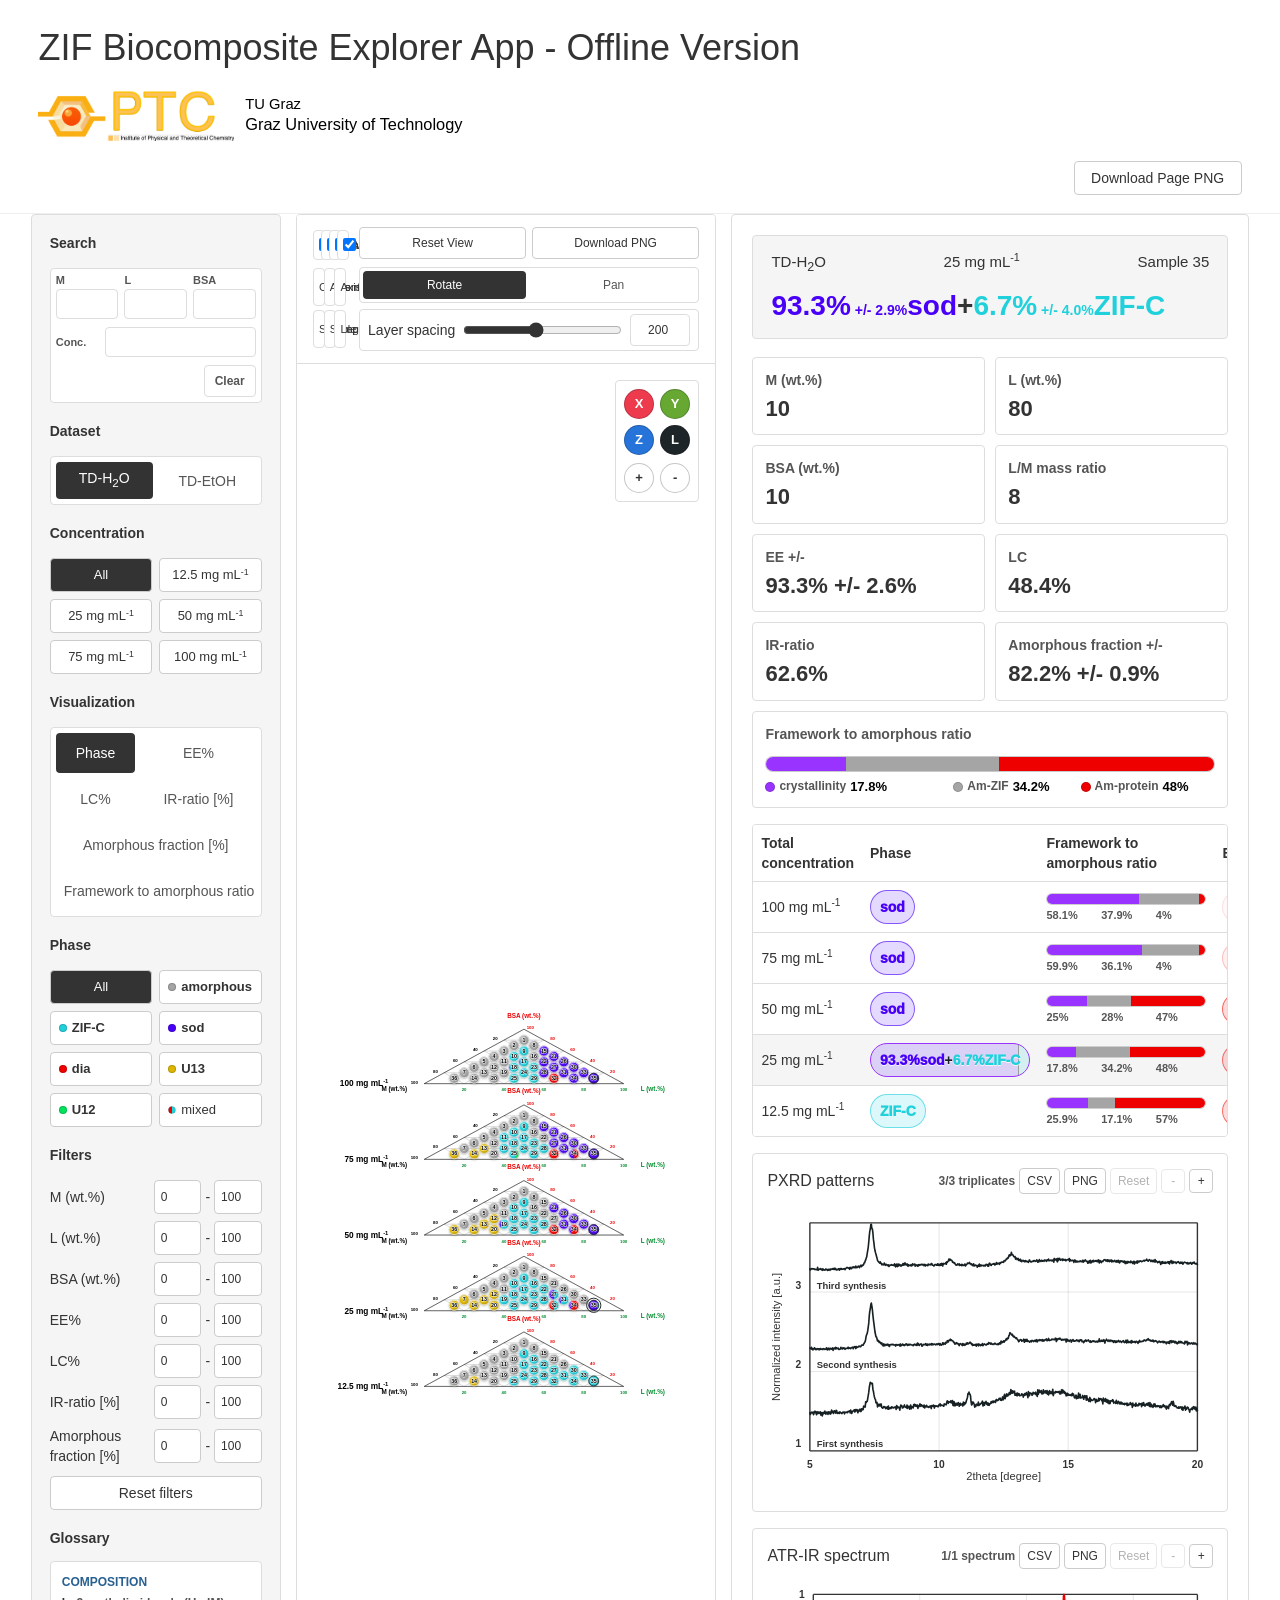
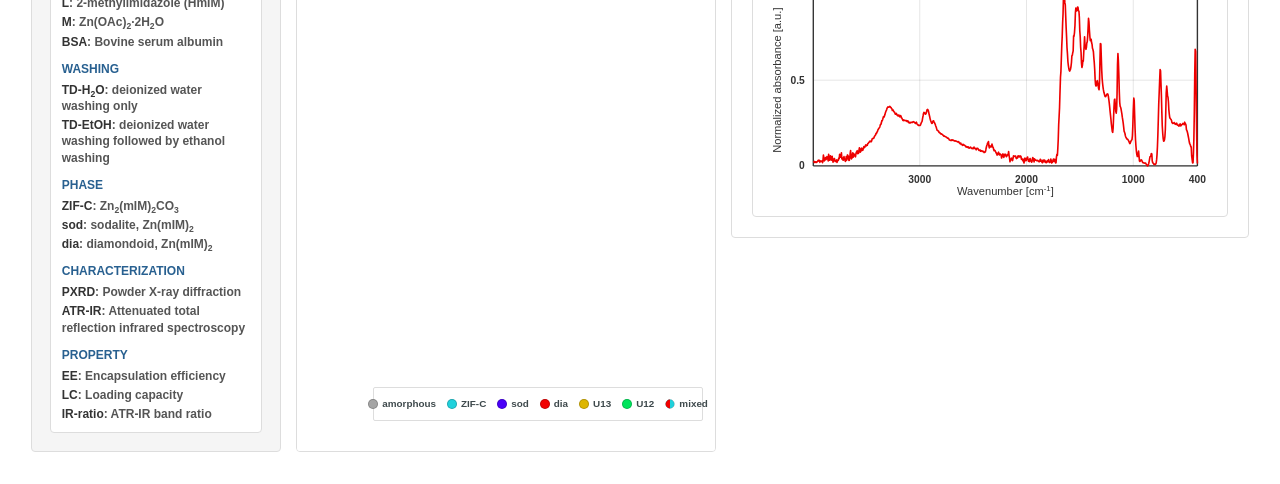
==== Offline_ZIF-BEA.html @ f5464ffc "Refresh all website content" ====
<!doctype html>
<html lang="en">
  <head>
    <meta charset="utf-8" />
    <meta name="viewport" content="width=device-width, initial-scale=1" />
    <title>Offline_ZIF-BEA</title>
    <link rel="stylesheet" href="styles.css?v=20260602-toolbar-width-tight" />
  </head>
  <body>
    <header class="app-header">
      <div class="title-row">
        <h1>ZIF Biocomposite Explorer App - Offline Version</h1>
        <a
          class="ptc-logo-link"
          href="https://www.tugraz.at/institute/ptc/home"
          target="_blank"
          rel="noopener noreferrer"
          aria-label="Open PTC Institute homepage"
        >
          <span class="ptc-logo-lockup">
            <img
              class="ptc-logo-image"
              src="PTC.png?v=20260529"
              width="2023"
              height="530"
              alt="PTC Institute of Physical and Theoretical Chemistry"
            />
          </span>
          <span class="ptc-university-text" aria-label="TU Graz, Graz University of Technology">
            <span class="ptc-university-short">TU Graz</span>
            <span>Graz University of Technology</span>
          </span>
        </a>
      </div>
      <button id="downloadPagePng" class="tool-button primary page-download-button" type="button">
        Download Page PNG
      </button>
    </header>

    <main class="app-shell">
      <aside class="controls-panel" aria-label="Display controls">
        <section class="control-section composition-search-section" aria-label="Composition search">
          <h2>Search</h2>
          <div class="composition-search" id="compositionSearch" aria-label="Composition search">
            <div class="composition-search-fields">
              <label>
                <span>M</span>
                <input id="searchM" type="number" min="0" max="100" step="1" inputmode="numeric" data-search-key="M" />
              </label>
              <label>
                <span>L</span>
                <input id="searchL" type="number" min="0" max="100" step="1" inputmode="numeric" data-search-key="L" />
              </label>
              <label>
                <span>BSA</span>
                <input id="searchBSA" type="number" min="0" max="100" step="1" inputmode="numeric" data-search-key="BSA" />
              </label>
            </div>
            <label class="composition-search-concentration">
              <span>Conc.</span>
              <input id="searchConcentration" type="number" min="12.5" max="100" step="1" inputmode="decimal" />
            </label>
            <div class="composition-search-foot">
              <output class="composition-search-status" id="searchStatus" aria-live="polite"></output>
              <button class="composition-search-clear" id="clearSearchPoint" type="button">Clear</button>
            </div>
          </div>
        </section>

        <section class="control-section">
          <h2>Dataset</h2>
          <div class="dataset-tabs" aria-label="Dataset">
            <button class="dataset-tab is-active" type="button" data-dataset="WW">TD-H<sub>2</sub>O</button>
            <button class="dataset-tab" type="button" data-dataset="EW">TD-EtOH</button>
          </div>
        </section>

        <section class="control-section">
          <h2>Concentration</h2>
          <div class="filter-group" id="concentrationFilters" aria-label="Concentration filter"></div>
        </section>

        <section class="control-section">
          <h2>Visualization</h2>
          <div class="metric-tabs" id="visualizationFilters" aria-label="Visualization mode">
            <button class="metric-tab is-active" type="button" data-visualization="phase">Phase</button>
            <button class="metric-tab" type="button" data-visualization="EE">EE%</button>
            <button class="metric-tab" type="button" data-visualization="LC">LC%</button>
            <button class="metric-tab" type="button" data-visualization="IR">IR-ratio [%]</button>
            <button class="metric-tab" type="button" data-visualization="AF">Amorphous fraction [%]</button>
            <button class="metric-tab" type="button" data-visualization="FRAMEWORK">Framework to amorphous ratio</button>
          </div>
        </section>

        <section class="control-section">
          <h2>Phase</h2>
          <div class="filter-group" id="phaseFilters" aria-label="Phase filter"></div>
        </section>

        <section class="control-section">
          <h2>Filters</h2>
          <div class="range-filter-grid" id="valueFilters" aria-label="M, L, BSA, EE, LC, IR-ratio, and amorphous fraction filters">
            <label class="range-filter">
              <span>M (wt.%)</span>
              <span class="range-fields">
                <input type="number" min="0" max="100" step="1" value="0" data-filter-key="M" data-range-bound="min" />
                <span>-</span>
                <input type="number" min="0" max="100" step="1" value="100" data-filter-key="M" data-range-bound="max" />
              </span>
            </label>
            <label class="range-filter">
              <span>L (wt.%)</span>
              <span class="range-fields">
                <input type="number" min="0" max="100" step="1" value="0" data-filter-key="L" data-range-bound="min" />
                <span>-</span>
                <input type="number" min="0" max="100" step="1" value="100" data-filter-key="L" data-range-bound="max" />
              </span>
            </label>
            <label class="range-filter">
              <span>BSA (wt.%)</span>
              <span class="range-fields">
                <input type="number" min="0" max="100" step="1" value="0" data-filter-key="BSA" data-range-bound="min" />
                <span>-</span>
                <input type="number" min="0" max="100" step="1" value="100" data-filter-key="BSA" data-range-bound="max" />
              </span>
            </label>
            <label class="range-filter">
              <span>EE%</span>
              <span class="range-fields">
                <input type="number" min="0" max="100" step="0.1" value="0" data-filter-key="EE" data-range-bound="min" />
                <span>-</span>
                <input type="number" min="0" max="100" step="0.1" value="100" data-filter-key="EE" data-range-bound="max" />
              </span>
            </label>
            <label class="range-filter">
              <span>LC%</span>
              <span class="range-fields">
                <input type="number" min="0" max="100" step="0.1" value="0" data-filter-key="LC" data-range-bound="min" />
                <span>-</span>
                <input type="number" min="0" max="100" step="0.1" value="100" data-filter-key="LC" data-range-bound="max" />
              </span>
            </label>
            <label class="range-filter">
              <span>IR-ratio [%]</span>
              <span class="range-fields">
                <input type="number" min="0" max="100" step="0.1" value="0" data-filter-key="IR" data-range-bound="min" />
                <span>-</span>
                <input type="number" min="0" max="100" step="0.1" value="100" data-filter-key="IR" data-range-bound="max" />
              </span>
            </label>
            <label class="range-filter">
              <span>Amorphous fraction [%]</span>
              <span class="range-fields">
                <input type="number" min="0" max="100" step="0.1" value="0" data-filter-key="AF" data-range-bound="min" />
                <span>-</span>
                <input type="number" min="0" max="100" step="0.1" value="100" data-filter-key="AF" data-range-bound="max" />
              </span>
            </label>
          </div>
          <button id="resetValueFilters" class="filter-reset" type="button">Reset filters</button>
        </section>

        <section class="control-section glossary-section" aria-label="Glossary">
          <h2>Glossary</h2>
          <dl class="glossary-list">
            <div class="glossary-group">
              <dt>Composition</dt>
              <dd><strong>L</strong>: 2-methylimidazole (HmIM)</dd>
              <dd><strong>M</strong>: Zn(OAc)<sub>2</sub>&middot;2H<sub>2</sub>O</dd>
              <dd><strong>BSA</strong>: Bovine serum albumin</dd>
            </div>
            <div class="glossary-group">
              <dt>Washing</dt>
              <dd><strong>TD-H<sub>2</sub>O</strong>: deionized water washing only</dd>
              <dd><strong>TD-EtOH</strong>: deionized water washing followed by ethanol washing</dd>
            </div>
            <div class="glossary-group">
              <dt>Phase</dt>
              <dd><strong>ZIF-C</strong>: Zn<sub>2</sub>(mIM)<sub>2</sub>CO<sub>3</sub></dd>
              <dd><strong>sod</strong>: sodalite, Zn(mIM)<sub>2</sub></dd>
              <dd><strong>dia</strong>: diamondoid, Zn(mIM)<sub>2</sub></dd>
            </div>
            <div class="glossary-group">
              <dt>Characterization</dt>
              <dd><strong>PXRD</strong>: Powder X-ray diffraction</dd>
              <dd><strong>ATR-IR</strong>: Attenuated total reflection infrared spectroscopy</dd>
            </div>
            <div class="glossary-group">
              <dt>Property</dt>
              <dd><strong>EE</strong>: Encapsulation efficiency</dd>
              <dd><strong>LC</strong>: Loading capacity</dd>
              <dd><strong>IR-ratio</strong>: ATR-IR band ratio</dd>
            </div>
          </dl>
        </section>
      </aside>

      <section class="visual-surface" aria-label="Stacked ternary plot">
        <div class="plot-toolbar">
          <div class="toolbar-left">
            <div class="display-options" aria-label="Display options">
              <label class="display-toggle">
                <input id="sampleNumberToggle" type="checkbox" checked />
                <span>Sample numbers</span>
              </label>
              <label class="display-toggle">
                <input id="concentrationLabelToggle" type="checkbox" checked />
                <span>Concentrations</span>
              </label>
              <label class="display-toggle">
                <input id="axisLabelToggle" type="checkbox" checked />
                <span>Axis labels</span>
              </label>
              <label class="display-toggle">
                <input id="axisTickToggle" type="checkbox" checked />
                <span>Axis numbers</span>
              </label>
            </div>
            <div class="font-size-controls" aria-label="Font size controls">
              <label class="font-size-control">
                <span>Concentration size</span>
                <select id="concentrationFontScale">
                  <option value="0.5">-1x</option>
                  <option value="0.75">-0.5x</option>
                  <option value="1" selected>1x</option>
                  <option value="1.5">1.5x</option>
                  <option value="2">2x</option>
                  <option value="2.5">2.5x</option>
                  <option value="3">3x</option>
                </select>
              </label>
              <label class="font-size-control">
                <span>Axis number size</span>
                <select id="axisTickFontScale">
                  <option value="0.5">-1x</option>
                  <option value="0.75">-0.5x</option>
                  <option value="1" selected>1x</option>
                  <option value="1.5">1.5x</option>
                  <option value="2">2x</option>
                  <option value="2.5">2.5x</option>
                  <option value="3">3x</option>
                </select>
              </label>
              <label class="font-size-control">
                <span>Axis label size</span>
                <select id="axisLabelFontScale">
                  <option value="0.5">-1x</option>
                  <option value="0.75">-0.5x</option>
                  <option value="1" selected>1x</option>
                  <option value="1.5">1.5x</option>
                  <option value="2">2x</option>
                  <option value="2.5">2.5x</option>
                  <option value="3">3x</option>
                </select>
              </label>
              <label class="font-size-control">
                <span>Sample circle size</span>
                <select id="sampleCircleSizeLevel">
                  <option value="0.5">-1x</option>
                  <option value="0.75">-0.5x</option>
                  <option value="1" selected>1x</option>
                  <option value="1.5">1.5x</option>
                  <option value="2">2x</option>
                  <option value="2.5">2.5x</option>
                  <option value="3">3x</option>
                </select>
              </label>
              <label class="font-size-control">
                <span>Sample number size</span>
                <select id="sampleNumberSizeLevel">
                  <option value="0.5">-1x</option>
                  <option value="0.75">-0.5x</option>
                  <option value="1" selected>1x</option>
                  <option value="1.5">1.5x</option>
                  <option value="2">2x</option>
                  <option value="2.5">2.5x</option>
                  <option value="3">3x</option>
                </select>
              </label>
              <label class="font-size-control">
                <span>Legend size</span>
                <select id="legendFontScale">
                  <option value="0.5">-1x</option>
                  <option value="0.75">-0.5x</option>
                  <option value="1" selected>1x</option>
                  <option value="1.5">1.5x</option>
                  <option value="2">2x</option>
                  <option value="2.5">2.5x</option>
                  <option value="3">3x</option>
                </select>
              </label>
            </div>
            <div class="legend" id="legend" aria-label="Phase legend"></div>
          </div>
          <div class="figure-controls">
            <div class="figure-actions">
              <button id="resetView" class="tool-button" type="button">Reset View</button>
              <button id="downloadPng" class="tool-button primary" type="button">Download PNG</button>
            </div>
            <div class="navigation-toolbar" aria-label="Navigation controls">
              <div class="mode-tabs" aria-label="Drag mode">
                <button class="mode-tab is-active" type="button" data-drag-mode="rotate">Rotate</button>
                <button class="mode-tab" type="button" data-drag-mode="pan">Pan</button>
              </div>
              <label class="layer-spacing-control">
                <span class="layer-spacing-head">
                  <span>Layer spacing</span>
                  <input
                    id="layerGapNumber"
                    class="layer-spacing-number"
                    type="number"
                    min="130"
                    max="285"
                    step="1"
                    value="200"
                    aria-label="Layer spacing value"
                  />
                </span>
                <input id="layerGapControl" type="range" min="130" max="285" step="1" value="200" />
              </label>
            </div>
          </div>
        </div>
        <div class="plot-frame">
          <svg id="ternaryStack" role="img" aria-label="Five stacked ternary phase layers"></svg>
          <div class="phase-legend-dock is-hidden" id="phaseLegendDock" aria-label="Visualization legend"></div>
          <div class="view-gizmo" aria-label="View and zoom controls">
            <div class="gizmo-row">
              <button class="gizmo-axis x-axis" type="button" data-view="x" title="Side view">X</button>
              <button class="gizmo-axis y-axis" type="button" data-view="y" title="Front view">Y</button>
            </div>
            <div class="gizmo-row">
              <button class="gizmo-axis z-axis" type="button" data-view="z" title="Top view">Z</button>
              <button class="gizmo-axis l-axis" type="button" data-view="l" title="L direction">L</button>
            </div>
            <div class="gizmo-zoom">
              <button id="zoomIn" type="button" title="Zoom in">+</button>
              <button id="zoomOut" type="button" title="Zoom out">-</button>
            </div>
          </div>
        </div>
      </section>

      <aside class="detail-panel" aria-label="Selected sample phase result">
        <div class="detail-summary-card">
          <div class="detail-heading">
            <div class="detail-heading-meta">
              <p class="eyebrow" id="detailDataset">TD-H<sub>2</sub>O</p>
              <p class="detail-heading-concentration" id="detailHeaderConcentration">100 mg mL<sup>-1</sup></p>
            </div>
            <h2 id="detailTitle">Sample 34</h2>
          </div>

          <div class="phase-result">
            <span id="selectedConcentration">100 mg mL<sup>-1</sup></span>
            <strong id="selectedPhase">-</strong>
          </div>
        </div>

        <dl class="composition-grid">
          <div>
            <dt>M (wt.%)</dt>
            <dd id="detailM">-</dd>
          </div>
          <div>
            <dt>L (wt.%)</dt>
            <dd id="detailL">-</dd>
          </div>
          <div>
            <dt>BSA (wt.%)</dt>
            <dd id="detailBSA">-</dd>
          </div>
          <div>
            <dt>L/M mass ratio</dt>
            <dd id="detailRatio">-</dd>
          </div>
          <div>
            <dt>EE +/-</dt>
            <dd id="detailEE">-</dd>
          </div>
          <div>
            <dt>LC</dt>
            <dd id="detailLC">-</dd>
          </div>
          <div>
            <dt>IR-ratio</dt>
            <dd id="detailIR">-</dd>
          </div>
          <div>
            <dt>Amorphous fraction +/-</dt>
            <dd id="detailAF">-</dd>
          </div>
          <div class="wide-metric framework-detail-card">
            <dt>Framework to amorphous ratio</dt>
            <dd id="detailFramework" class="framework-detail">-</dd>
          </div>
        </dl>

        <div class="phase-table-wrap">
          <table class="phase-table">
            <thead>
              <tr>
                <th>Total concentration</th>
                <th>Phase</th>
                <th>Framework to amorphous ratio</th>
                <th>EE</th>
                <th>LC</th>
                <th>IR-ratio</th>
                <th>Amorphous fraction</th>
              </tr>
            </thead>
            <tbody id="phaseRows"></tbody>
          </table>
          <div class="phase-table-scroll-hint" aria-hidden="true"></div>
        </div>

        <section class="xrd-panel" aria-label="Selected sample PXRD patterns">
          <div class="xrd-heading">
            <h3>PXRD patterns</h3>
            <div class="spectrum-toolbar">
              <span id="xrdStatus">-</span>
              <button id="xrdDownloadCsv" class="spectrum-button" type="button" title="Download PXRD CSV">CSV</button>
              <button id="xrdDownloadPng" class="spectrum-button" type="button" title="Download PXRD PNG">PNG</button>
              <button id="xrdReset" class="spectrum-button" type="button" title="Reset PXRD zoom and pan">Reset</button>
              <button id="xrdZoomOut" class="spectrum-button icon-button" type="button" title="PXRD zoom out">-</button>
              <button id="xrdZoomIn" class="spectrum-button icon-button" type="button" title="PXRD zoom in">+</button>
            </div>
          </div>
          <svg id="xrdPlot" role="img" aria-label="Triplicate PXRD patterns"></svg>
          <div class="xrd-legend" id="xrdLegend"></div>
        </section>

        <section class="xrd-panel ir-panel" aria-label="Selected sample ATR-IR spectrum">
          <div class="xrd-heading">
            <h3>ATR-IR spectrum</h3>
            <div class="spectrum-toolbar">
              <span id="irStatus">-</span>
              <button id="irDownloadCsv" class="spectrum-button" type="button" title="Download ATR-IR CSV">CSV</button>
              <button id="irDownloadPng" class="spectrum-button" type="button" title="Download ATR-IR PNG">PNG</button>
              <button id="irReset" class="spectrum-button" type="button" title="Reset ATR-IR zoom and pan">Reset</button>
              <button id="irZoomOut" class="spectrum-button icon-button" type="button" title="ATR-IR zoom out">-</button>
              <button id="irZoomIn" class="spectrum-button icon-button" type="button" title="ATR-IR zoom in">+</button>
            </div>
          </div>
          <svg id="irPlot" role="img" aria-label="Selected sample ATR-IR spectrum"></svg>
        </section>
      </aside>
    </main>

    <script src="data/phase-data.js"></script>
    <script src="data/metrics-data.js"></script>
    <script src="data/framework-data.js?v=20260601-crystalline-zif-label"></script>
    <script src="data/ir-ratio-data.js"></script>
    <script src="data/amorphous-fraction-data.js"></script>
    <script src="data/xrd-data.js"></script>
    <script src="data/ir-data.js"></script>
    <script src="ptc-logo-data.js?v=20260531-logo"></script>
    <script src="vendor/html2canvas.min.js"></script>
    <script src="app.js?v=20260611-search-conc-empty"></script>
  </body>
</html>
---- styles.css ----
:root {
  color-scheme: light;
  --bg: #ffffff;
  --surface: #ffffff;
  --surface-strong: #f5f5f5;
  --ink: #333333;
  --muted: #555555;
  --line: #dddddd;
  --line-strong: #cccccc;
  --accent: #337ab7;
  --accent-dark: #286090;
  --shadow: none;
  --radius: 4px;
  --phase-amorphous: #a5a5a5;
  --phase-zifc: #20d1dc;
  --phase-sod: #4900f8;
  --phase-dia: #f10000;
  --phase-u13: #ddb600;
  --phase-u12: #00e45c;
  --phase-mixed: #9933ff;
}

* {
  box-sizing: border-box;
}

html {
  background: #ffffff;
}

body {
  margin: 0;
  min-height: 100vh;
  background: var(--bg);
  color: var(--ink);
  font-family: Arial, sans-serif;
  line-height: 1.42857143;
}

button,
input,
select {
  font: inherit;
}

.app-header {
  display: flex;
  flex-wrap: wrap;
  align-items: center;
  justify-content: space-between;
  gap: 16px 24px;
  padding: 28px clamp(18px, 3vw, 44px) 18px;
}

.title-row {
  display: flex;
  flex-wrap: wrap;
  align-items: center;
  gap: 18px;
}

.ptc-logo-link {
  display: inline-flex;
  align-items: center;
  gap: clamp(8px, 0.9vw, 14px);
  width: auto;
  max-width: min(58vw, 760px);
  min-width: 0;
  padding: 4px 0;
  color: var(--ink);
  line-height: 1;
  text-decoration: none;
}

.ptc-logo-lockup {
  display: inline-flex;
  flex: 0 1 auto;
  align-items: center;
  min-width: 0;
  line-height: 1;
}

.ptc-logo-image {
  display: block;
  width: auto;
  height: clamp(43px, 4vw, 74px);
  max-width: min(27.2vw, 344px);
  object-fit: contain;
}

html.is-page-capturing,
body.is-page-capturing {
  background: #ffffff !important;
}

body.is-page-capturing .app-header,
body.is-page-capturing .ptc-logo-link,
body.is-page-capturing .ptc-logo-lockup {
  background: #ffffff !important;
}

body.is-page-capturing .controls-panel,
body.is-page-capturing .detail-panel {
  position: static !important;
  top: auto !important;
}

body.is-page-capturing .ptc-logo-image {
  max-width: none !important;
  object-fit: unset !important;
  object-position: initial !important;
  background: #ffffff !important;
}

.ptc-mark {
  display: inline-grid;
  flex: 0 0 auto;
  place-items: center;
  width: clamp(46px, 4.4vw, 76px);
  aspect-ratio: 120 / 72;
}

.ptc-mark svg {
  display: block;
  width: 100%;
  height: 100%;
  overflow: visible;
}

.ptc-wordmark {
  display: grid;
  flex: 0 1 auto;
  min-width: 0;
  line-height: 1;
}

.ptc-letters {
  color: #ffc455;
  font-size: clamp(42px, 4.7vw, 76px);
  font-weight: 400;
  letter-spacing: 0;
  line-height: 0.78;
  -webkit-text-stroke: 2px #f0b400;
  text-shadow:
    0 1px 0 #e6ac00,
    0 2px 2px rgba(123, 95, 0, 0.22);
}

.ptc-institute {
  color: #1d2528;
  font-size: clamp(4px, 0.48vw, 7px);
  font-weight: 760;
  line-height: 1;
  white-space: nowrap;
}

.ptc-mark-bar {
  fill: #f0b400;
}

.ptc-mark-hex {
  fill: #ffc237;
}

.ptc-mark-face {
  fill: #fff2c6;
  stroke: #f4d07a;
  stroke-width: 4;
  stroke-linejoin: round;
}

.ptc-mark-core {
  fill: #ff3d10;
}

.ptc-mark-glint {
  fill: rgba(255, 244, 178, 0.9);
}

.ptc-university-text {
  display: grid;
  flex: 0 1 auto;
  gap: 2px;
  color: #000000;
  font-size: clamp(14px, 1.28vw, 22px);
  font-weight: 300;
  letter-spacing: 0;
  line-height: 1.18;
  text-transform: none;
  white-space: nowrap;
}

.ptc-university-short {
  font-size: 0.9em;
}

.page-download-button {
  flex: 0 0 auto;
  margin-left: auto;
  min-width: 168px;
  white-space: nowrap;
}

.eyebrow {
  margin: 0 0 7px;
  color: var(--accent-dark);
  font-size: 28px;
  font-weight: 880;
  letter-spacing: 0;
  text-transform: uppercase;
}

h1,
h2 {
  margin: 0;
  letter-spacing: 0;
}

h1 {
  font-size: clamp(28px, 4vw, 46px);
  line-height: 1;
}

h2 {
  font-size: 28px;
}

.dataset-tabs,
.mode-tabs,
.metric-tabs {
  display: inline-flex;
  align-items: center;
  gap: 6px;
}

.dataset-tabs,
.mode-tabs,
.metric-tabs,
.composition-search {
  padding: 5px;
  border: 1px solid var(--line);
  border-radius: var(--radius);
  background: rgba(255, 253, 248, 0.8);
}

.dataset-tabs {
  display: grid;
  grid-template-columns: repeat(2, minmax(0, 1fr));
  width: 100%;
}

.dataset-tabs .dataset-tab {
  width: 100%;
  min-width: 0;
}

.metric-tabs {
  display: grid;
  grid-template-columns: minmax(0, 0.82fr) minmax(0, 1.18fr);
  width: 100%;
}

.metric-tabs .metric-tab {
  width: 100%;
  min-width: 0;
  padding: 10px 8px;
  white-space: nowrap;
}

.metric-tabs .metric-tab[data-visualization="AF"],
.metric-tabs .metric-tab[data-visualization="FRAMEWORK"] {
  grid-column: 1 / -1;
}

.dataset-tab,
.mode-tab,
.metric-tab,
.filter-button {
  min-width: 64px;
  border: 0;
  border-radius: 6px;
  padding: 10px 16px;
  background: transparent;
  color: var(--muted);
  font-family: inherit;
  font-size: 12px;
  font-weight: 500;
  line-height: 1.15;
  cursor: pointer;
}

.dataset-tab.is-active,
.mode-tab.is-active,
.metric-tab.is-active,
.filter-button.is-active {
  background: var(--ink);
  color: #ffffff;
}

.app-shell {
  display: grid;
  grid-template-columns: minmax(190px, 250px) minmax(420px, 1fr) minmax(320px, 520px);
  gap: clamp(12px, 1.2vw, 20px);
  padding: 0 clamp(8px, 2.4vw, 44px) 32px;
}

.visual-surface,
.controls-panel,
.detail-panel {
  border: 1px solid rgba(143, 129, 109, 0.34);
  border-radius: var(--radius);
  background: var(--surface);
  box-shadow: var(--shadow);
}

.visual-surface {
  display: grid;
  grid-template-rows: auto minmax(760px, 1fr);
  min-width: 0;
  overflow: hidden;
  background: #ffffff;
}

.controls-panel {
  position: sticky;
  top: 18px;
  align-self: start;
  display: grid;
  gap: 18px;
  min-width: 0;
  padding: 18px;
}

.control-section {
  display: grid;
  gap: 10px;
}

.control-section h2 {
  color: var(--muted);
  font-size: 12px;
  font-weight: 820;
  text-transform: uppercase;
}

.filter-group {
  display: flex;
  flex-wrap: wrap;
  gap: 7px;
}

.filter-button {
  display: inline-flex;
  align-items: center;
  justify-content: center;
  min-width: auto;
  border: 1px solid var(--line);
  padding: 8px 10px;
  background: #ffffff;
  font-size: 12px;
  font-weight: 500;
  line-height: 1.15;
  white-space: nowrap;
}

.filter-button .phase-dot {
  display: inline-block;
  flex: 0 0 auto;
  width: 10px;
  height: 10px;
  margin-right: 6px;
  border: 1px solid rgba(0, 0, 0, 0.18);
  border-radius: 50%;
  vertical-align: -1px;
}

#concentrationFilters {
  display: grid;
  grid-template-columns: repeat(2, minmax(0, 1fr));
  gap: 7px;
}

#concentrationFilters .filter-button {
  min-width: 0;
  width: 100%;
  padding: 7px 7px;
  font-size: 12px;
  font-weight: 500;
  justify-content: center;
}

#concentrationFilters sup {
  font-size: 0.68em;
  line-height: 0;
  position: relative;
  top: -0.42em;
}

#phaseFilters {
  display: grid;
  grid-template-columns: repeat(2, minmax(0, 1fr));
  gap: 7px;
}

#phaseFilters .filter-button {
  justify-content: flex-start;
  min-width: 0;
  padding: 7px 7px;
  font-size: 12px;
  font-weight: 500;
}

#phaseFilters .filter-button[data-phase-filter="all"] {
  justify-content: center;
}

#phaseFilters .filter-button .phase-dot {
  width: 8px;
  height: 8px;
  margin-right: 5px;
}

#phaseFilters .phase-filter-label {
  font-weight: 500;
}

#phaseFilters .phase-filter-label.is-primary-phase {
  font-weight: 760;
}

.composition-search-section {
  display: grid;
  gap: 10px;
}

.composition-search {
  display: grid;
  gap: 8px;
  background: var(--surface);
}

.composition-search-clear {
  min-height: 30px;
  border: 1px solid var(--line);
  border-radius: 4px;
  padding: 5px 10px;
  background: #ffffff;
  color: var(--muted);
  font: inherit;
  font-size: 12px;
  font-weight: 760;
  cursor: pointer;
}

.composition-search-fields {
  display: grid;
  grid-template-columns: repeat(3, minmax(0, 1fr));
  gap: 6px;
}

.composition-search label {
  display: grid;
  gap: 3px;
  min-width: 0;
  color: var(--muted);
  font-size: 11px;
  font-weight: 780;
  line-height: 1.15;
}

.composition-search input {
  width: 100%;
  min-width: 0;
  min-height: 30px;
  border: 1px solid var(--line);
  border-radius: 4px;
  padding: 5px 6px;
  background: #ffffff;
  color: var(--ink);
  font-family: inherit;
  font-size: 12px;
  font-weight: 650;
}

.composition-search-concentration {
  grid-template-columns: 42px minmax(0, 1fr);
  align-items: center;
  gap: 7px !important;
}

.composition-search-status {
  min-height: 14px;
  color: var(--muted);
  font-size: 11px;
  font-weight: 720;
  line-height: 1.2;
}

.composition-search-foot {
  display: grid;
  grid-template-columns: minmax(0, 1fr) auto;
  align-items: center;
  gap: 8px;
}

.composition-search.has-search-point .composition-search-status {
  color: var(--teal);
}

.composition-search.has-search-error .composition-search-status {
  color: #c42032;
}

.mixed-legend-swatch {
  overflow: visible;
  border: 0 !important;
  border-radius: 0 !important;
  background: none !important;
  shape-rendering: geometricPrecision;
}

.display-toggle {
  display: flex;
  align-items: center;
  gap: 7px;
  width: fit-content;
  border: 1px solid var(--line);
  border-radius: 7px;
  padding: 6px 8px;
  background: #ffffff;
  color: var(--ink);
  font-size: 11px;
  font-weight: 500;
}

.display-toggle input {
  width: 13px;
  height: 13px;
  margin: 0;
  accent-color: var(--teal);
}

.range-filter-grid {
  display: grid;
  gap: 7px;
}

.range-filter {
  display: grid;
  grid-template-columns: 86px minmax(0, 1fr);
  align-items: center;
  gap: 6px;
  color: var(--muted);
  font-size: 12px;
  font-weight: 780;
  line-height: 1.2;
}

.range-fields {
  display: grid;
  grid-template-columns: minmax(42px, 1fr) auto minmax(42px, 1fr);
  align-items: center;
  gap: 4px;
}

.range-fields input {
  width: 100%;
  min-width: 0;
  border: 1px solid var(--line);
  border-radius: 6px;
  padding: 6px 2px 6px 6px;
  background: #ffffff;
  color: var(--ink);
  font-size: 11px;
  font-weight: 720;
}

.filter-reset {
  border: 1px solid var(--line);
  border-radius: 6px;
  padding: 8px 10px;
  background: #ffffff;
  color: var(--muted);
  font-size: 12px;
  font-weight: 760;
  cursor: pointer;
}

.filter-reset:hover {
  color: var(--ink);
}

.layer-spacing-control {
  display: grid;
  gap: 8px;
  border: 1px solid var(--line);
  border-radius: var(--radius);
  padding: 10px;
  background: rgba(255, 253, 248, 0.82);
}

.layer-spacing-head {
  display: flex;
  align-items: center;
  justify-content: space-between;
  gap: 12px;
  color: var(--muted);
  font-size: 12px;
  font-weight: 820;
}

.layer-spacing-number {
  width: 72px;
  min-width: 64px;
  border: 1px solid var(--line);
  border-radius: var(--radius);
  padding: 5px 4px 5px 8px;
  background: #ffffff;
  color: var(--ink);
  text-align: right;
  font-weight: 860;
}

.layer-spacing-control input[type="range"] {
  width: 100%;
  margin: 0;
  accent-color: #333333;
  cursor: pointer;
}

.glossary-section {
  gap: 8px;
}

.glossary-list {
  display: grid;
  gap: 9px;
  margin: 0;
  padding: 10px 11px;
  border: 1px solid var(--line);
  border-radius: var(--radius);
  background: rgba(255, 253, 248, 0.82);
}

.glossary-group {
  display: grid;
  gap: 3px;
}

.glossary-group dt {
  color: var(--accent-dark);
  font-size: 11px;
  font-weight: 860;
  letter-spacing: 0;
  text-transform: uppercase;
}

.glossary-group dd {
  margin: 0;
  color: var(--muted);
  font-size: 11.5px;
  font-weight: 610;
  line-height: 1.28;
}

.glossary-group strong {
  color: var(--ink);
  font-weight: 860;
}

.glossary-group sub {
  font-size: 0.72em;
  line-height: 0;
}

.plot-toolbar {
  display: flex;
  align-items: center;
  justify-content: space-between;
  gap: 18px;
  min-height: 62px;
  padding: 12px 16px;
  border-bottom: 1px solid var(--line);
  background: var(--surface);
}

.toolbar-left {
  --toolbar-control-grid-width: min(100%, 610px);
  display: grid;
  flex: 1 1 auto;
  align-items: start;
  gap: 8px;
  min-width: 0;
}

.display-options {
  display: grid;
  grid-template-columns: repeat(4, minmax(0, 1fr));
  align-items: stretch;
  gap: 4px;
  width: var(--toolbar-control-grid-width);
}

.plot-toolbar .display-toggle {
  justify-content: flex-start;
  min-height: 30px;
  gap: 4px;
  padding: 4px 5px;
  white-space: nowrap;
}

.font-size-controls {
  display: grid;
  grid-template-columns: repeat(3, minmax(0, 1fr));
  align-items: stretch;
  gap: 4px;
  width: var(--toolbar-control-grid-width);
}

.navigation-toolbar {
  display: grid;
  gap: 6px;
  width: 100%;
}

.plot-toolbar .mode-tabs {
  display: grid;
  grid-template-columns: 1fr 1fr;
  min-height: 34px;
  padding: 3px;
  width: 100%;
}

.plot-toolbar .mode-tab {
  width: 100%;
  min-width: 0;
  min-height: 28px;
  padding: 5px 10px;
  font-size: 12px;
  font-weight: 400;
  line-height: 1.1;
}

.plot-toolbar .layer-spacing-control {
  grid-template-columns: auto minmax(120px, 1fr) 60px;
  align-items: center;
  width: 100%;
  min-height: 36px;
  gap: 8px;
  padding: 4px 8px;
  border: 1px solid var(--line);
  border-radius: 7px;
  background: #ffffff;
}

.plot-toolbar .layer-spacing-head {
  display: contents;
  font-size: 12px;
}

.plot-toolbar .layer-spacing-head > span {
  grid-column: 1;
  white-space: nowrap;
}

.plot-toolbar .layer-spacing-number {
  grid-column: 3;
  justify-self: end;
  width: 60px;
  min-width: 60px;
  padding: 4px 6px;
  border: 1px solid var(--line);
  border-radius: 4px;
  font-size: 12px;
  background: #ffffff;
}

.plot-toolbar .layer-spacing-control input[type="range"] {
  grid-column: 2;
  grid-row: 1;
  min-width: 0;
}

.plot-toolbar .layer-spacing-number:focus {
  border-color: var(--accent);
  outline: 2px solid rgba(15, 127, 121, 0.16);
}

.font-size-control {
  display: inline-flex;
  align-items: center;
  gap: 6px;
  min-height: 30px;
  border: 1px solid var(--line);
  border-radius: 7px;
  padding: 5px 7px;
  background: #ffffff;
  color: var(--ink);
  font-size: 11px;
  font-weight: 500;
  white-space: nowrap;
}

.font-size-control select {
  width: 62px;
  min-width: 62px;
  border: 1px solid var(--line);
  border-radius: 5px;
  padding: 3px 18px 3px 6px;
  background: #ffffff;
  color: var(--ink);
  font-size: 11px;
  font-weight: 500;
  cursor: pointer;
}

.plot-toolbar .legend:empty {
  display: none;
}

.figure-controls {
  display: inline-flex;
  flex: 0 0 min(340px, 100%);
  flex-direction: column;
  align-items: flex-end;
  justify-content: flex-end;
  width: min(340px, 100%);
  gap: 6px;
}

.figure-controls .figure-actions {
  display: grid;
  grid-template-columns: minmax(0, 1fr) minmax(0, 1fr);
  width: 100%;
  gap: 6px;
}

.figure-controls .tool-button {
  width: 100%;
  min-width: 0;
  min-height: 32px;
  padding: 4px 10px;
  font-size: 12px;
  font-weight: 400;
  line-height: 16px;
  white-space: nowrap;
}

.legend {
  display: flex;
  flex-wrap: wrap;
  align-items: center;
  gap: 8px 13px;
}

.legend-item {
  display: inline-flex;
  align-items: center;
  gap: 7px;
  color: #3e494c;
  font-size: 12px;
  white-space: nowrap;
}

.legend-item strong {
  font-weight: 850;
}

.legend-swatch {
  width: 12px;
  height: 12px;
  border: 1px solid rgba(0, 0, 0, 0.2);
  border-radius: 50%;
}

.metric-legend {
  display: inline-flex;
  align-items: center;
  gap: 8px;
  color: #3e494c;
  font-size: 12px;
  font-weight: 760;
  white-space: nowrap;
}

.metric-scale {
  width: 126px;
  height: 12px;
  border: 1px solid rgba(0, 0, 0, 0.22);
  border-radius: 999px;
}

.metric-missing {
  width: 12px;
  height: 12px;
  border: 1px solid #4a4a4a;
  border-radius: 50%;
  background: #4a4a4a;
}

.phase-legend-dock {
  --legend-width: min(720px, calc(100% - 220px));
  --legend-font-size: 16px;
  --legend-gap: 18px;
  --legend-item-gap: 7px;
  --legend-padding-x: 18px;
  --legend-padding-y: 10px;
  --legend-swatch-size: 16px;
  --metric-label-width: 228px;
  --metric-scale-width: 260px;
  --legend-offset-x: 0px;
  position: absolute;
  left: 50%;
  bottom: 30px;
  z-index: 4;
  display: inline-flex;
  flex-wrap: nowrap;
  align-items: center;
  justify-content: center;
  gap: var(--legend-gap);
  width: var(--legend-width);
  max-width: calc(100% - 40px);
  padding: var(--legend-padding-y) var(--legend-padding-x);
  border: 1px solid rgba(116, 107, 92, 0.28);
  border-radius: 2px;
  background: rgba(255, 255, 255, 0.94);
  box-shadow: 0 8px 22px rgba(39, 35, 28, 0.12);
  transform: translateX(calc(-50% + var(--legend-offset-x)));
  transform-origin: bottom center;
  white-space: nowrap;
  pointer-events: none;
}

.phase-legend-dock.is-hidden {
  display: none;
}

.phase-legend-dock .legend-item,
.phase-legend-dock .metric-legend {
  flex: 0 1 auto;
}

.phase-legend-dock .legend-item,
.phase-legend-dock .metric-legend {
  font-size: var(--legend-font-size);
}

.phase-legend-dock .legend-item {
  gap: var(--legend-item-gap);
}

.phase-legend-dock .metric-legend {
  width: 100%;
  min-width: 0;
  gap: var(--legend-item-gap);
  justify-content: center;
}

.phase-legend-dock .metric-label {
  flex: 0 0 var(--metric-label-width);
  text-align: left;
}

.phase-legend-dock.is-framework-ratio .framework-legend-label {
  color: #3e494c;
  font-size: var(--legend-font-size);
  font-weight: 900;
  line-height: 1.2;
}

.phase-legend-dock .legend-swatch,
.phase-legend-dock .metric-missing {
  width: var(--legend-swatch-size);
  height: var(--legend-swatch-size);
}

.phase-legend-dock.is-framework-ratio .legend-item,
.phase-legend-dock.is-framework-ratio .legend-item strong {
  font-weight: 760;
}

.phase-legend-dock .metric-scale {
  flex: 1 1 var(--metric-scale-width);
  width: var(--metric-scale-width);
  max-width: var(--metric-scale-width);
  height: var(--legend-swatch-size);
}

.figure-actions {
  display: inline-flex;
  align-items: center;
  gap: 8px;
  white-space: nowrap;
}

.tool-button {
  border: 1px solid var(--line-strong);
  border-radius: 6px;
  padding: 10px 14px;
  background: #ffffff;
  color: var(--ink);
  font-weight: 760;
  cursor: pointer;
}

.tool-button.primary {
  border-color: var(--line-strong);
  background: #ffffff;
  color: var(--ink);
}

.plot-frame {
  position: relative;
  overflow: hidden;
  min-height: 760px;
  height: auto;
  cursor: grab;
  isolation: isolate;
  background: #ffffff;
}

.plot-frame::before {
  content: "";
  position: absolute;
  inset: 0;
  z-index: -1;
  background: #ffffff;
}

.plot-frame.is-dragging {
  cursor: grabbing;
}

.plot-frame.is-pan-mode {
  cursor: move;
}

#ternaryStack {
  position: relative;
  z-index: 1;
  display: block;
  width: 100%;
  min-width: 0;
  height: 100%;
  background: transparent;
  touch-action: none;
}

.plot-grid-bg {
  pointer-events: none;
}

.plot-grid-fill {
  fill: #ffffff;
}

.view-gizmo {
  position: absolute;
  top: 16px;
  right: 16px;
  bottom: auto;
  z-index: 5;
  display: grid;
  justify-items: center;
  gap: 6px;
  padding: 8px;
  border: 1px solid rgba(116, 107, 92, 0.34);
  border-radius: var(--radius);
  background: rgba(255, 253, 248, 0.78);
  box-shadow: 0 8px 22px rgba(40, 37, 31, 0.14);
  backdrop-filter: blur(6px);
}

.gizmo-row,
.gizmo-zoom {
  display: inline-flex;
  align-items: center;
  gap: 6px;
}

.gizmo-axis,
.gizmo-zoom button {
  display: inline-grid;
  place-items: center;
  width: 30px;
  height: 30px;
  border: 1px solid rgba(27, 31, 32, 0.25);
  border-radius: 50%;
  color: #ffffff;
  font-size: 13px;
  font-weight: 850;
  cursor: pointer;
}

.gizmo-axis.x-axis {
  background: #ed3b4d;
}

.gizmo-axis.y-axis {
  background: #66a832;
}

.gizmo-axis.z-axis {
  background: #2674d9;
}

.gizmo-axis.l-axis {
  background: #1d2528;
}

.gizmo-zoom {
  margin-top: 2px;
}

.gizmo-zoom button {
  background: #ffffff;
  color: var(--ink);
}

.layer-shadow {
  fill: transparent;
}

.layer-plane {
  fill: transparent;
  stroke: rgba(45, 47, 41, 0.62);
  stroke-width: 1.25;
}

.layer-grid {
  stroke: rgba(124, 117, 103, 0.28);
  stroke-width: 0.9;
  vector-effect: non-scaling-stroke;
}

.layer-edge {
  stroke: rgba(29, 37, 40, 0.58);
  stroke-width: 1;
  vector-effect: non-scaling-stroke;
}

.layer-label {
  fill: #000000;
  font-size: 26px;
  font-weight: 760;
}

.axis-label {
  fill: #000000;
  font-size: 20px;
  font-weight: 780;
}

.tick-label {
  fill: #000000;
  font-size: 15px;
  font-weight: 720;
}

.sample-point {
  cursor: pointer;
}

.sample-hit {
  fill: transparent;
  pointer-events: all;
}

.sample-dot {
  stroke: #ffffff;
  stroke-width: 2;
  filter: drop-shadow(0 3px 4px rgba(34, 32, 28, 0.18));
}

.framework-ball {
  filter: drop-shadow(0 3px 4px rgba(34, 32, 28, 0.18));
  pointer-events: none;
}

.framework-slice {
  stroke-width: 0.45;
  vector-effect: non-scaling-stroke;
}

.framework-ball-shade {
  fill: url(#frameworkBallGloss);
  pointer-events: none;
}

.framework-outline {
  fill: none;
}

.sample-number {
  fill: #000000;
  font-size: 17px;
  font-weight: 800;
  text-anchor: middle;
  dominant-baseline: middle;
  paint-order: stroke fill;
  stroke: #ffffff;
  stroke-width: 3px;
  stroke-linejoin: round;
  pointer-events: none;
}

.sample-point.is-selected-sample .sample-dot {
  stroke: #1d2528;
  stroke-width: 2.4;
}

.sample-point.is-selected-layer .sample-ring {
  fill: none;
  stroke: #1d2528;
  stroke-width: 3;
  opacity: 1;
}

.sample-ring {
  opacity: 0;
}

.composition-search-overlay,
.composition-search-marker {
  pointer-events: none;
}

.search-layer-plane {
  fill: rgba(255, 191, 47, 0.1);
  stroke: #c42032;
  stroke-dasharray: 8 6;
  stroke-width: 1.8;
  vector-effect: non-scaling-stroke;
}

.search-layer-label {
  fill: #c42032;
}

.composition-search-marker .search-marker-halo {
  fill: rgba(255, 255, 255, 0.92);
  stroke: #1d2528;
  stroke-width: 2.2;
  filter: drop-shadow(0 4px 5px rgba(34, 32, 28, 0.24));
  vector-effect: non-scaling-stroke;
}

.composition-search-marker .search-marker-core {
  fill: #ffbf2f;
  stroke: #c42032;
  stroke-width: 2;
  vector-effect: non-scaling-stroke;
}

.composition-search-marker .search-marker-cross {
  stroke: #c42032;
  stroke-width: 2.2;
  stroke-linecap: round;
  vector-effect: non-scaling-stroke;
}

.composition-search-marker .search-marker-label {
  fill: #1d2528;
  font-size: 13px;
  font-weight: 850;
  paint-order: stroke fill;
  pointer-events: none;
  stroke: #ffffff;
  stroke-linejoin: round;
  stroke-width: 3px;
}

.detail-panel {
  position: sticky;
  top: 18px;
  align-self: start;
  min-width: 0;
  overflow: hidden;
  padding: 20px;
}

.detail-summary-card {
  display: grid;
  gap: 16px;
  margin-bottom: 18px;
  padding: 18px;
  border: 1px solid var(--line);
  border-radius: var(--radius);
  background: var(--surface-strong);
}

.detail-heading {
  display: flex;
  align-items: baseline;
  justify-content: space-between;
  gap: 24px;
  margin-bottom: 0;
}

.detail-heading-meta {
  display: contents;
  min-width: 0;
}

.detail-heading .eyebrow {
  color: #333333;
  margin: 0;
  font-size: 15px;
  font-weight: 500;
  line-height: 1.1;
  text-transform: none;
}

.detail-heading-concentration {
  margin: 0;
  color: #333333;
  font-size: 15px;
  font-weight: 500;
  line-height: 1.1;
  white-space: nowrap;
}

#detailTitle {
  flex: 0 0 auto;
  font-size: 15px;
  font-weight: 500;
  line-height: 1.1;
  text-align: left;
  white-space: nowrap;
}

.phase-result {
  display: grid;
  gap: 8px;
  padding: 16px;
  border: 1px solid var(--line);
  border-radius: var(--radius);
  background: var(--surface-strong);
}

.detail-summary-card .phase-result {
  padding: 0;
  border: 0;
  border-radius: 0;
  background: transparent;
}

.detail-summary-card .phase-result > span {
  display: none;
}

.phase-result span {
  color: var(--muted);
  font-size: 13px;
  font-weight: 700;
}

sup {
  font-size: 0.72em;
  line-height: 0;
}

.phase-result strong {
  color: var(--ink);
  font-size: clamp(20px, 2.6vw, 28px);
  line-height: 1.05;
  overflow-wrap: anywhere;
}

.phase-result strong.is-mixed-phase {
  white-space: nowrap;
  overflow-wrap: normal;
}

.phase-result strong strong,
.phase-chip strong,
.phase-component {
  font-size: inherit;
  font-weight: 920;
  line-height: inherit;
}

.phase-result .phase-component {
  display: inline;
}

.phase-result strong .phase-component {
  font-size: inherit;
  line-height: inherit;
  white-space: nowrap;
}

.phase-error {
  color: inherit;
  font-size: 0.18em;
  font-weight: inherit;
  line-height: inherit;
  -webkit-text-fill-color: inherit;
}

.composition-grid {
  display: grid;
  grid-template-columns: repeat(2, minmax(0, 1fr));
  gap: 10px;
  margin: 16px 0;
}

.composition-grid div {
  min-width: 0;
  border: 1px solid var(--line);
  border-radius: var(--radius);
  padding: 12px;
  background: #fbfaf6;
}

.composition-grid dt {
  color: var(--muted);
  font-size: 12px;
  font-weight: 760;
  white-space: nowrap;
}

.composition-grid dd {
  margin: 5px 0 0;
  font-size: 22px;
  font-weight: 780;
}

.composition-grid .wide-metric {
  grid-column: 1 / -1;
}

.framework-detail-card {
  display: grid;
  gap: 8px;
}

.composition-grid dd.framework-detail {
  display: grid;
  gap: 8px;
  margin-top: 4px;
  font-size: 12px;
  font-weight: 760;
}

.framework-ratio-bar {
  display: flex;
  width: 100%;
  height: 16px;
  overflow: hidden;
  border: 1px solid rgba(0, 0, 0, 0.18);
  border-radius: 999px;
  background: #f5f5f5;
}

.framework-ratio-segment {
  min-width: 0;
}

.framework-ratio-values {
  display: grid;
  grid-template-columns: minmax(130px, 1.35fr) minmax(86px, 0.9fr) minmax(108px, 1fr);
  column-gap: 6px;
  row-gap: 4px;
  align-items: start;
  color: var(--muted);
  font-size: 12px;
  font-weight: 760;
  line-height: 1.15;
}

.framework-ratio-item {
  display: inline-flex;
  align-items: center;
  gap: 4px;
  min-width: 0;
  color: inherit;
  line-height: inherit;
  white-space: nowrap;
}

.framework-ratio-swatch {
  flex: 0 0 10px;
  width: 10px;
  height: 10px;
  border: 1px solid rgba(0, 0, 0, 0.16);
  border-radius: 50%;
}

.framework-ratio-label {
  min-width: 0;
  overflow: visible;
  text-overflow: clip;
  white-space: nowrap;
}

.framework-ratio-item strong {
  flex: 0 0 auto;
  color: #000000;
  font-size: 13px;
  font-weight: inherit;
}

.framework-detail-empty {
  display: inline-flex;
  align-items: center;
  width: fit-content;
  border-radius: 999px;
  padding: 5px 9px;
  background: #4a4a4a;
  color: #ffffff;
  font-size: 13px;
  font-weight: 820;
}

.phase-table-wrap {
  overflow-x: auto;
  overflow-y: hidden;
  border: 1px solid var(--line);
  border-radius: var(--radius);
  scrollbar-color: #888888 #e5e5e5;
  scrollbar-width: thin;
}

.phase-table-wrap::-webkit-scrollbar {
  height: 10px;
}

.phase-table-wrap::-webkit-scrollbar-track {
  border-radius: 999px;
  background: #e5e5e5;
}

.phase-table-wrap::-webkit-scrollbar-thumb {
  border-radius: 999px;
  background: #888888;
}

.phase-table-scroll-hint {
  position: sticky;
  left: 0;
  z-index: 1;
  display: none;
  width: calc(100% - 22px);
  min-width: 140px;
  height: 9px;
  margin: 3px 11px 8px;
  border-radius: 999px;
  background: #d7d7d7;
  box-shadow: inset 0 0 0 1px rgba(0, 0, 0, 0.08);
  pointer-events: none;
}

.phase-table-scroll-hint::before {
  content: "";
  display: block;
  width: 58%;
  height: 100%;
  border-radius: inherit;
  background: #858585;
}

body.is-page-capturing .phase-table-scroll-hint {
  display: block;
}

.phase-table {
  width: 100%;
  min-width: 760px;
  border-collapse: collapse;
  background: #ffffff;
}

.phase-table th,
.phase-table td {
  padding: 11px 12px;
  border-bottom: 1px solid #ece5da;
  text-align: left;
  vertical-align: middle;
  font-size: 13px;
}

.phase-table tr:last-child td {
  border-bottom: 0;
}

.phase-table th {
  color: var(--muted);
  font-size: 12px;
  font-weight: 760;
}

.phase-row {
  cursor: pointer;
}

.phase-row.is-active {
  background: #f2f7f6;
}

.phase-chip {
  display: inline-flex;
  flex-wrap: nowrap;
  align-items: center;
  max-width: 100%;
  border: 1px solid rgba(29, 37, 40, 0.14);
  border-radius: 999px;
  padding: 6px 9px;
  color: #172124;
  font-weight: 720;
  line-height: 1.1;
  white-space: nowrap;
}

.phase-chip.is-mixed-phase {
  text-shadow: 0 1px 0 rgba(255, 255, 255, 0.72);
}

.framework-table-ratio {
  display: grid;
  gap: 5px;
  min-width: 160px;
}

.framework-table-bar {
  display: flex;
  width: 100%;
  height: 12px;
  overflow: hidden;
  border: 1px solid rgba(0, 0, 0, 0.16);
  border-radius: 999px;
  background: #f5f5f5;
}

.framework-table-segment {
  min-width: 0;
}

.framework-table-values {
  display: grid;
  grid-template-columns: repeat(3, minmax(0, 1fr));
  gap: 4px;
  color: var(--muted);
  font-size: 10px;
  font-weight: 760;
  line-height: 1;
}

.framework-table-empty {
  display: inline-flex;
  align-items: center;
  width: fit-content;
  border-radius: 999px;
  padding: 5px 8px;
  background: #4a4a4a;
  color: #ffffff;
  font-size: 11px;
  font-weight: 820;
  white-space: nowrap;
}

.metric-value {
  display: inline-flex;
  align-items: center;
  border: 1px solid rgba(29, 37, 40, 0.14);
  border-radius: 999px;
  padding: 5px 8px;
  background: #f8f6f1;
  color: var(--ink);
  font-weight: 760;
  line-height: 1.1;
  white-space: nowrap;
}

.xrd-panel {
  display: grid;
  gap: 10px;
  min-width: 0;
  overflow: hidden;
  margin-top: 16px;
  padding: 14px;
  border: 1px solid var(--line);
  border-radius: var(--radius);
  background: #ffffff;
}

.xrd-heading {
  display: grid;
  grid-template-columns: minmax(0, 1fr) auto;
  align-items: center;
  gap: 8px;
  min-width: 0;
}

.xrd-heading h3 {
  min-width: 0;
  margin: 0;
  color: var(--ink);
  font-size: 15px;
  font-weight: 860;
  line-height: 1.1;
  white-space: nowrap;
}

.xrd-heading span {
  color: var(--muted);
  font-size: 12px;
  font-weight: 760;
  white-space: nowrap;
}

.spectrum-toolbar {
  display: inline-flex;
  flex-wrap: nowrap;
  align-items: center;
  justify-content: flex-end;
  gap: 4px;
  min-width: 0;
  white-space: nowrap;
}

.spectrum-button {
  appearance: none;
  -webkit-appearance: none;
  box-sizing: border-box;
  display: inline-grid;
  place-items: center;
  min-width: 34px;
  height: 24px;
  border: 1px solid var(--line);
  border-radius: 5px;
  padding: 0 7px;
  background: #ffffff;
  color: var(--ink);
  font-size: 11px;
  font-weight: 780;
  line-height: 1;
  cursor: pointer;
}

.spectrum-button:hover {
  border-color: var(--line-strong);
}

.spectrum-button:disabled {
  color: var(--muted);
  cursor: default;
  opacity: 0.45;
}

.spectrum-button.icon-button {
  width: 24px;
  min-width: 24px;
  height: 24px;
  padding: 0;
}

#xrdPlot {
  display: block;
  width: 100%;
  aspect-ratio: 520 / 330;
  cursor: grab;
  touch-action: none;
}

#irPlot {
  display: block;
  width: 100%;
  aspect-ratio: 520 / 260;
  cursor: grab;
  touch-action: none;
}

#xrdPlot.is-spectrum-dragging,
#irPlot.is-spectrum-dragging {
  cursor: grabbing;
}

.xrd-plot-bg {
  fill: #ffffff;
}

.xrd-grid-line {
  stroke: rgba(29, 37, 40, 0.12);
  stroke-width: 1;
}

.xrd-axis-line {
  stroke: #172124;
  stroke-width: 1.6;
}

.xrd-pattern-line {
  fill: none;
  stroke-width: 1.9;
  stroke-linejoin: round;
  stroke-linecap: round;
}

.ir-pattern-line {
  fill: none;
  stroke: #ee0000;
  stroke-width: 1.9;
  stroke-linejoin: round;
  stroke-linecap: round;
}

.xrd-tick-label,
.xrd-axis-title,
.xrd-line-label {
  fill: #172124;
  font-size: 12px;
  font-weight: 720;
}

.xrd-line-label {
  font-size: 11px;
  font-weight: 780;
}

.xrd-axis-title {
  font-size: 13px;
  font-weight: 400;
}

.xrd-empty {
  fill: var(--muted);
  font-size: 18px;
  font-weight: 780;
}

.xrd-legend {
  display: flex;
  flex-wrap: wrap;
  gap: 8px 12px;
}

.xrd-legend-item {
  display: inline-flex;
  align-items: center;
  gap: 6px;
  color: var(--ink);
  font-size: 12px;
  font-weight: 700;
}

.xrd-legend-item.is-missing {
  color: var(--muted);
}

.xrd-swatch {
  width: 20px;
  height: 3px;
  border-radius: 999px;
}

/* Reference-style visual pass: white page, light gray panels, thin Bootstrap-like controls. */
.app-header {
  border-bottom: 1px solid #eeeeee;
  background: #ffffff;
}

.visual-surface,
.controls-panel,
.detail-panel,
.xrd-panel {
  border-color: #dddddd;
  background: #ffffff;
  box-shadow: none;
}

.controls-panel {
  background: #f5f5f5;
}

.visual-surface,
.plot-frame,
.plot-frame::before {
  background: #ffffff;
}

.dataset-tabs,
.mode-tabs,
.metric-tabs,
.plot-toolbar .mode-tabs,
.display-toggle,
.font-size-control,
.layer-spacing-control,
.plot-toolbar .layer-spacing-control,
.glossary-list {
  border-color: #dddddd;
  border-radius: 4px;
  background: #ffffff;
}

.dataset-tab,
.mode-tab,
.metric-tab,
.filter-button {
  border-radius: 4px;
  color: #555555;
}

.dataset-tab.is-active,
.mode-tab.is-active,
.metric-tab.is-active,
.filter-button.is-active {
  background: #333333;
  color: #ffffff;
}

.filter-button,
.filter-reset,
.range-fields input,
.font-size-control select,
.layer-spacing-number,
.spectrum-button,
.tool-button {
  border-color: #cccccc;
  border-radius: 4px;
  background: #ffffff;
  color: #333333;
  box-shadow: none;
}

.tool-button.primary {
  border-color: #cccccc;
  background: #ffffff;
  color: #333333;
}

.filter-button:hover,
.filter-reset:hover,
.spectrum-button:hover,
.tool-button:hover {
  border-color: #adadad;
  background: #eeeeee;
  color: #333333;
}

.tool-button.primary:hover {
  border-color: #adadad;
  background: #eeeeee;
  color: #333333;
}

input:focus,
select:focus,
button:focus-visible,
.plot-toolbar .layer-spacing-number:focus {
  border-color: #66afe9;
  outline: 0;
  box-shadow:
    inset 0 1px 1px rgba(0, 0, 0, 0.075),
    0 0 8px rgba(102, 175, 233, 0.6);
}

input[type="range"] {
  accent-color: #333333;
}

.phase-legend-dock,
.view-gizmo {
  border-color: #dddddd;
  background: rgba(255, 255, 255, 0.96);
  box-shadow: none;
  backdrop-filter: none;
}

.phase-result,
.composition-grid div,
.metric-value,
.phase-table,
.xrd-plot-bg {
  background: #ffffff;
}

.plot-grid-fill,
.xrd-plot-bg {
  fill: #ffffff;
}

.phase-result {
  background: #f5f5f5;
}

.composition-grid div,
.phase-table-wrap,
.phase-table th,
.phase-table td,
.xrd-panel {
  border-color: #dddddd;
}

.phase-row.is-active {
  background: #f5f5f5;
}

.layer-plane {
  stroke: rgba(0, 0, 0, 0.58);
}

.layer-grid {
  stroke: rgba(0, 0, 0, 0.14);
}

.layer-edge {
  stroke: rgba(0, 0, 0, 0.46);
}

.sample-dot {
  filter: drop-shadow(0 1px 2px rgba(0, 0, 0, 0.18));
}

.xrd-grid-line {
  stroke: rgba(0, 0, 0, 0.12);
}

.xrd-axis-line {
  stroke: #333333;
}

.xrd-tick-label,
.xrd-axis-title,
.xrd-line-label {
  stroke: none;
  fill: #333333;
}

/* Bootstrap 3 typography alignment with the TUGraz ZIF phase analysis app. */
body {
  font-size: 14px;
  line-height: 20px;
}

h1 {
  font-size: 36px;
  font-weight: 500;
  line-height: 1.1;
}

h2 {
  font-size: 30px;
  font-weight: 500;
  line-height: 1.1;
}

.control-section h2 {
  margin: 0 0 5px;
  color: #333333;
  font-size: 14px;
  font-weight: 700;
  line-height: 20px;
  text-transform: none;
}

.dataset-tab,
.mode-tab,
.metric-tab,
.filter-button,
.filter-reset,
.layer-spacing-head,
.tool-button,
.range-filter {
  font-size: 14px;
  line-height: 20px;
}

.dataset-tab,
.mode-tab,
.metric-tab,
.filter-button,
.filter-reset,
.tool-button {
  min-height: 34px;
  padding: 6px 12px;
  font-weight: 400;
}

.range-fields input,
.layer-spacing-number,
.plot-toolbar .layer-spacing-number {
  height: 34px;
  font-size: 14px;
  font-weight: 400;
  line-height: 20px;
}

.range-fields input {
  padding: 6px 2px 6px 6px;
  font-size: 12px;
}

.layer-spacing-number,
.plot-toolbar .layer-spacing-number {
  padding: 6px 12px;
}

.layer-spacing-head {
  font-weight: 700;
}

.plot-toolbar .layer-spacing-head {
  font-size: 14px;
}

.plot-toolbar .display-toggle,
.plot-toolbar .font-size-control {
  width: 100%;
  box-sizing: border-box;
  min-height: 30px;
  padding: 4px 5px;
  font-size: 11px;
  font-weight: 400;
  line-height: 16px;
}

.plot-toolbar .font-size-control {
  justify-content: flex-start;
  gap: 6px;
}

.plot-toolbar .font-size-control > span {
  flex: 0 0 auto;
}

.plot-toolbar .display-toggle input {
  width: 13px;
  height: 13px;
}

.plot-toolbar .font-size-control select {
  width: 62px;
  min-width: 62px;
  height: 28px;
  padding: 2px 18px 2px 6px;
  font-size: 11px;
  font-weight: 400;
  line-height: 16px;
}

.plot-toolbar .mode-tab,
.figure-controls .tool-button {
  min-height: 28px;
  padding: 4px 10px;
  font-size: 12px;
  font-weight: 400;
  line-height: 16px;
}

.range-filter {
  grid-template-columns: 98px minmax(0, 1fr);
  color: #333333;
  font-weight: 700;
}

#concentrationFilters .filter-button,
#phaseFilters .filter-button {
  padding: 6px 8px;
  font-size: 13px;
  line-height: 18px;
}

.glossary-group dt {
  font-size: 12px;
  font-weight: 700;
}

.glossary-group dd {
  font-size: 12px;
  line-height: 1.35;
}

.eyebrow {
  font-size: 28px;
  line-height: 1.1;
}

.phase-result span,
.composition-grid dt {
  font-size: 14px;
  font-weight: 700;
  line-height: 20px;
}

.composition-grid dd {
  font-size: 22px;
  line-height: 1.25;
}

.composition-grid dd.framework-detail {
  font-size: 12px;
  line-height: 1.25;
}

.framework-ratio-values,
.framework-ratio-label {
  font-size: 12px;
  line-height: 1.15;
}

.framework-ratio-item strong {
  color: #000000;
  font-size: 13px;
  line-height: 1.15;
}

.phase-table th,
.phase-table td {
  padding: 8px;
  font-size: 14px;
  line-height: 20px;
}

.phase-table th {
  color: #333333;
  font-weight: 700;
}

.phase-chip,
.metric-value {
  font-size: 14px;
  line-height: 20px;
}

.framework-table-values,
.framework-table-empty {
  font-size: 11px;
}

.xrd-heading h3 {
  font-size: 16px;
  font-weight: 500;
  line-height: 1.1;
}

.xrd-heading span,
.xrd-legend-item {
  font-size: 12px;
  line-height: 20px;
}

.spectrum-button {
  height: 26px;
  font-size: 12px;
  font-weight: 400;
  line-height: 18px;
}

.metric-tabs .metric-tab,
.range-filter > span {
  font-family: inherit;
  font-size: 14px;
  font-weight: 400;
  line-height: 20px;
}

.figure-controls {
  align-items: stretch;
  gap: 8px;
}

.figure-controls .figure-actions,
.navigation-toolbar,
.plot-toolbar .mode-tabs,
.plot-toolbar .layer-spacing-control {
  box-sizing: border-box;
  width: 100%;
}

.figure-controls .tool-button {
  display: inline-flex;
  align-items: center;
  justify-content: center;
  height: 32px;
  min-height: 32px;
  padding: 0 10px;
  font-size: 12px;
  font-weight: 400;
  line-height: 16px;
}

.plot-toolbar .mode-tabs {
  min-height: 34px;
  padding: 3px;
}

.plot-toolbar .mode-tab {
  min-height: 28px;
  padding: 4px 10px;
  font-size: 12px;
  font-weight: 400;
  line-height: 16px;
}

.plot-toolbar .layer-spacing-control {
  grid-template-columns: max-content minmax(120px, 1fr) 60px;
  min-height: 36px;
  gap: 8px;
  padding: 4px 8px;
  color: #333333;
}

.plot-toolbar .layer-spacing-head {
  color: #333333;
  font-weight: 400;
}

.plot-toolbar .layer-spacing-number {
  width: 60px;
  min-width: 60px;
  height: 32px;
  padding: 4px 6px;
  font-size: 12px;
  line-height: 16px;
}

@media (max-width: 980px) {
  .app-header {
    align-items: start;
    flex-direction: column;
  }

  .app-shell {
    grid-template-columns: 1fr;
  }

  .controls-panel,
  .detail-panel {
    position: static;
  }
}

@media (max-width: 640px) {
  .plot-toolbar {
    align-items: start;
    flex-direction: column;
  }

  .figure-controls {
    align-items: start;
    flex-direction: column;
    width: 100%;
  }

  .figure-actions {
    width: 100%;
    justify-content: space-between;
  }

  .plot-frame {
    min-height: 620px;
  }

  .visual-surface {
    grid-template-rows: auto minmax(620px, 1fr);
  }
}

@media (min-width: 981px) and (max-width: 1120px) {
  .app-shell {
    grid-template-columns: minmax(180px, 240px) minmax(420px, 1fr);
  }

  .detail-panel {
    position: static;
    grid-column: 1 / -1;
  }
}
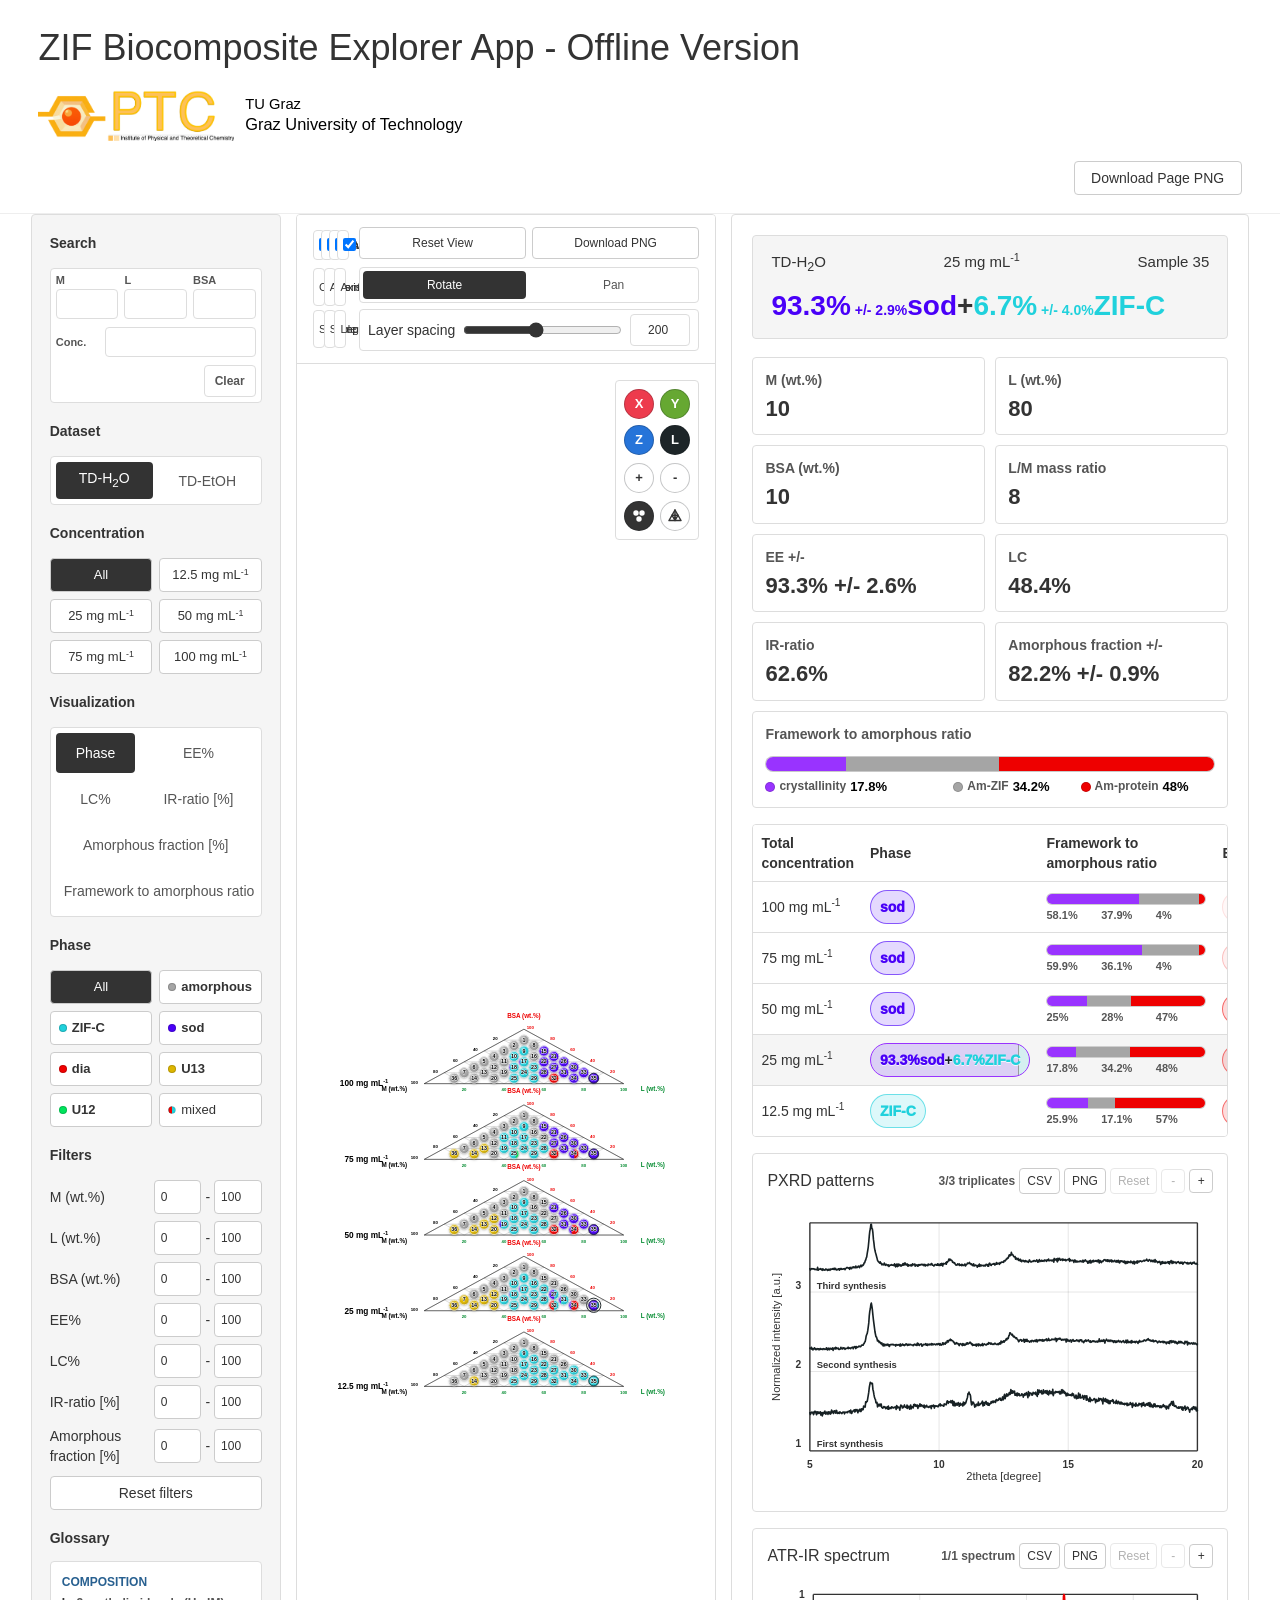
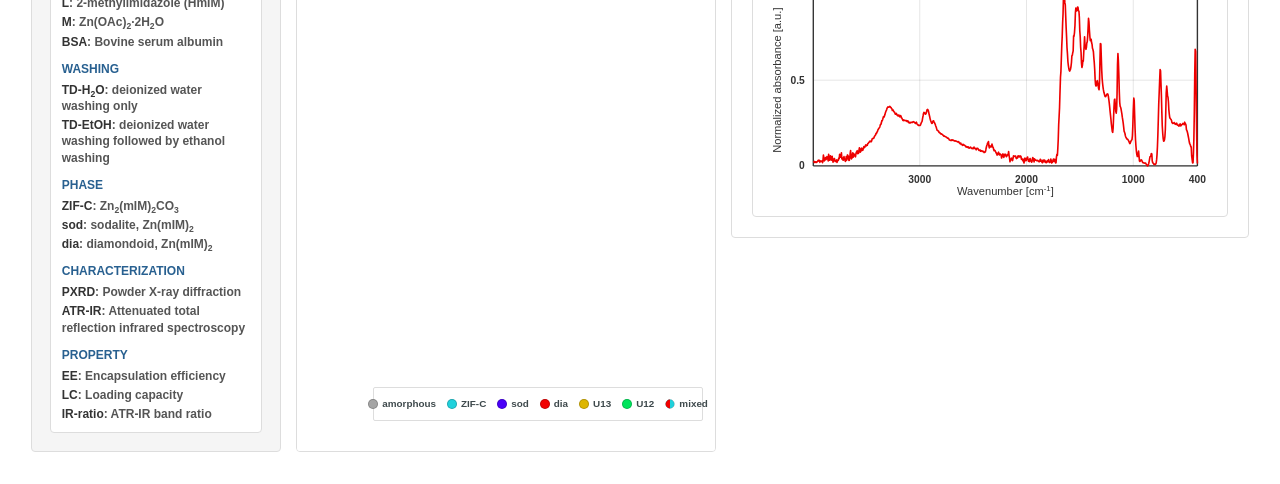
==== commit c2fa861b: "Refresh all website content" ====
--- a/Offline_ZIF-BEA.html
+++ b/Offline_ZIF-BEA.html
@@ -216,6 +216,7 @@
                 <span>Axis numbers</span>
               </label>
             </div>
+
             <div class="font-size-controls" aria-label="Font size controls">
               <label class="font-size-control">
                 <span>Concentration size</span>
@@ -337,6 +338,21 @@
               <button id="zoomIn" type="button" title="Zoom in">+</button>
               <button id="zoomOut" type="button" title="Zoom out">-</button>
             </div>
+            <div class="gizmo-style-tabs" aria-label="Ternary display style">
+              <button class="plot-style-tab plot-style-icon is-active" type="button" data-plot-style="points" title="Points" aria-label="Points view">
+                <svg viewBox="0 0 24 24" aria-hidden="true" focusable="false">
+                  <circle cx="8" cy="8" r="2.6"></circle>
+                  <circle cx="16" cy="8" r="2.6"></circle>
+                  <circle cx="12" cy="16" r="2.6"></circle>
+                </svg>
+              </button>
+              <button class="plot-style-tab plot-style-icon" type="button" data-plot-style="boundary" title="Boundary" aria-label="Boundary view">
+                <svg viewBox="0 0 24 24" aria-hidden="true" focusable="false">
+                  <path d="M12 4 4 18h16Z"></path>
+                  <path d="M8 11h8M10 14h4M12 4v14M8 11l4 7M16 11l-4 7"></path>
+                </svg>
+              </button>
+            </div>
           </div>
         </div>
       </section>
@@ -456,6 +472,6 @@
     <script src="data/ir-data.js"></script>
     <script src="ptc-logo-data.js?v=20260531-logo"></script>
     <script src="vendor/html2canvas.min.js"></script>
-    <script src="app.js?v=20260611-search-conc-empty"></script>
+    <script src="app.js?v=20260615-plot-style-icons"></script>
   </body>
 </html>
--- a/styles.css
+++ b/styles.css
@@ -227,7 +227,8 @@
 
 .dataset-tabs,
 .mode-tabs,
-.metric-tabs {
+.metric-tabs,
+.plot-style-tabs {
   display: inline-flex;
   align-items: center;
   gap: 6px;
@@ -236,6 +237,7 @@
 .dataset-tabs,
 .mode-tabs,
 .metric-tabs,
+.plot-style-tabs,
 .composition-search {
   padding: 5px;
   border: 1px solid var(--line);
@@ -275,6 +277,7 @@
 .dataset-tab,
 .mode-tab,
 .metric-tab,
+.plot-toolbar .plot-style-tab,
 .filter-button {
   min-width: 64px;
   border: 0;
@@ -292,6 +295,7 @@
 .dataset-tab.is-active,
 .mode-tab.is-active,
 .metric-tab.is-active,
+.plot-toolbar .plot-style-tab.is-active,
 .filter-button.is-active {
   background: var(--ink);
   color: #ffffff;
@@ -699,6 +703,22 @@
   align-items: stretch;
   gap: 4px;
   width: var(--toolbar-control-grid-width);
+}
+
+.plot-style-tabs {
+  display: grid;
+  grid-template-columns: repeat(2, minmax(0, 1fr));
+  width: var(--toolbar-control-grid-width);
+}
+
+.plot-toolbar .plot-style-tab {
+  width: 100%;
+  min-width: 0;
+  min-height: 30px;
+  padding: 5px 10px;
+  font-size: 12px;
+  font-weight: 500;
+  line-height: 1.1;
 }
 
 .plot-toolbar .display-toggle {
@@ -1072,14 +1092,16 @@
 }
 
 .gizmo-row,
-.gizmo-zoom {
+.gizmo-zoom,
+.gizmo-style-tabs {
   display: inline-flex;
   align-items: center;
   gap: 6px;
 }
 
 .gizmo-axis,
-.gizmo-zoom button {
+.gizmo-zoom button,
+.gizmo-style-tabs .plot-style-icon {
   display: inline-grid;
   place-items: center;
   width: 30px;
@@ -1112,6 +1134,42 @@
   margin-top: 2px;
 }
 
+.gizmo-style-tabs {
+  margin-top: 2px;
+}
+
+.gizmo-style-tabs .plot-style-icon {
+  min-width: 0;
+  padding: 0;
+  background: #ffffff;
+  color: var(--ink);
+}
+
+.gizmo-style-tabs .plot-style-icon svg {
+  width: 18px;
+  height: 18px;
+  display: block;
+}
+
+.gizmo-style-tabs .plot-style-icon circle,
+.gizmo-style-tabs .plot-style-icon path {
+  fill: none;
+  stroke: currentColor;
+  stroke-width: 2;
+  stroke-linecap: round;
+  stroke-linejoin: round;
+}
+
+.gizmo-style-tabs .plot-style-icon circle,
+.gizmo-style-tabs .plot-style-icon.is-active path:first-child {
+  fill: currentColor;
+}
+
+.gizmo-style-tabs .plot-style-icon.is-active {
+  background: var(--ink);
+  color: #ffffff;
+}
+
 .gizmo-zoom button {
   background: #ffffff;
   color: var(--ink);
@@ -1136,6 +1194,16 @@
 .layer-edge {
   stroke: rgba(29, 37, 40, 0.58);
   stroke-width: 1;
+  vector-effect: non-scaling-stroke;
+}
+
+.boundary-cells {
+  pointer-events: none;
+}
+
+.boundary-cell {
+  stroke: rgba(84, 84, 84, 0.46);
+  stroke-width: 0.85;
   vector-effect: non-scaling-stroke;
 }
 
@@ -1896,6 +1964,7 @@
 .dataset-tab,
 .mode-tab,
 .metric-tab,
+.plot-toolbar .plot-style-tab,
 .filter-button {
   border-radius: 4px;
   color: #555555;
@@ -1904,6 +1973,7 @@
 .dataset-tab.is-active,
 .mode-tab.is-active,
 .metric-tab.is-active,
+.plot-toolbar .plot-style-tab.is-active,
 .filter-button.is-active {
   background: #333333;
   color: #ffffff;
